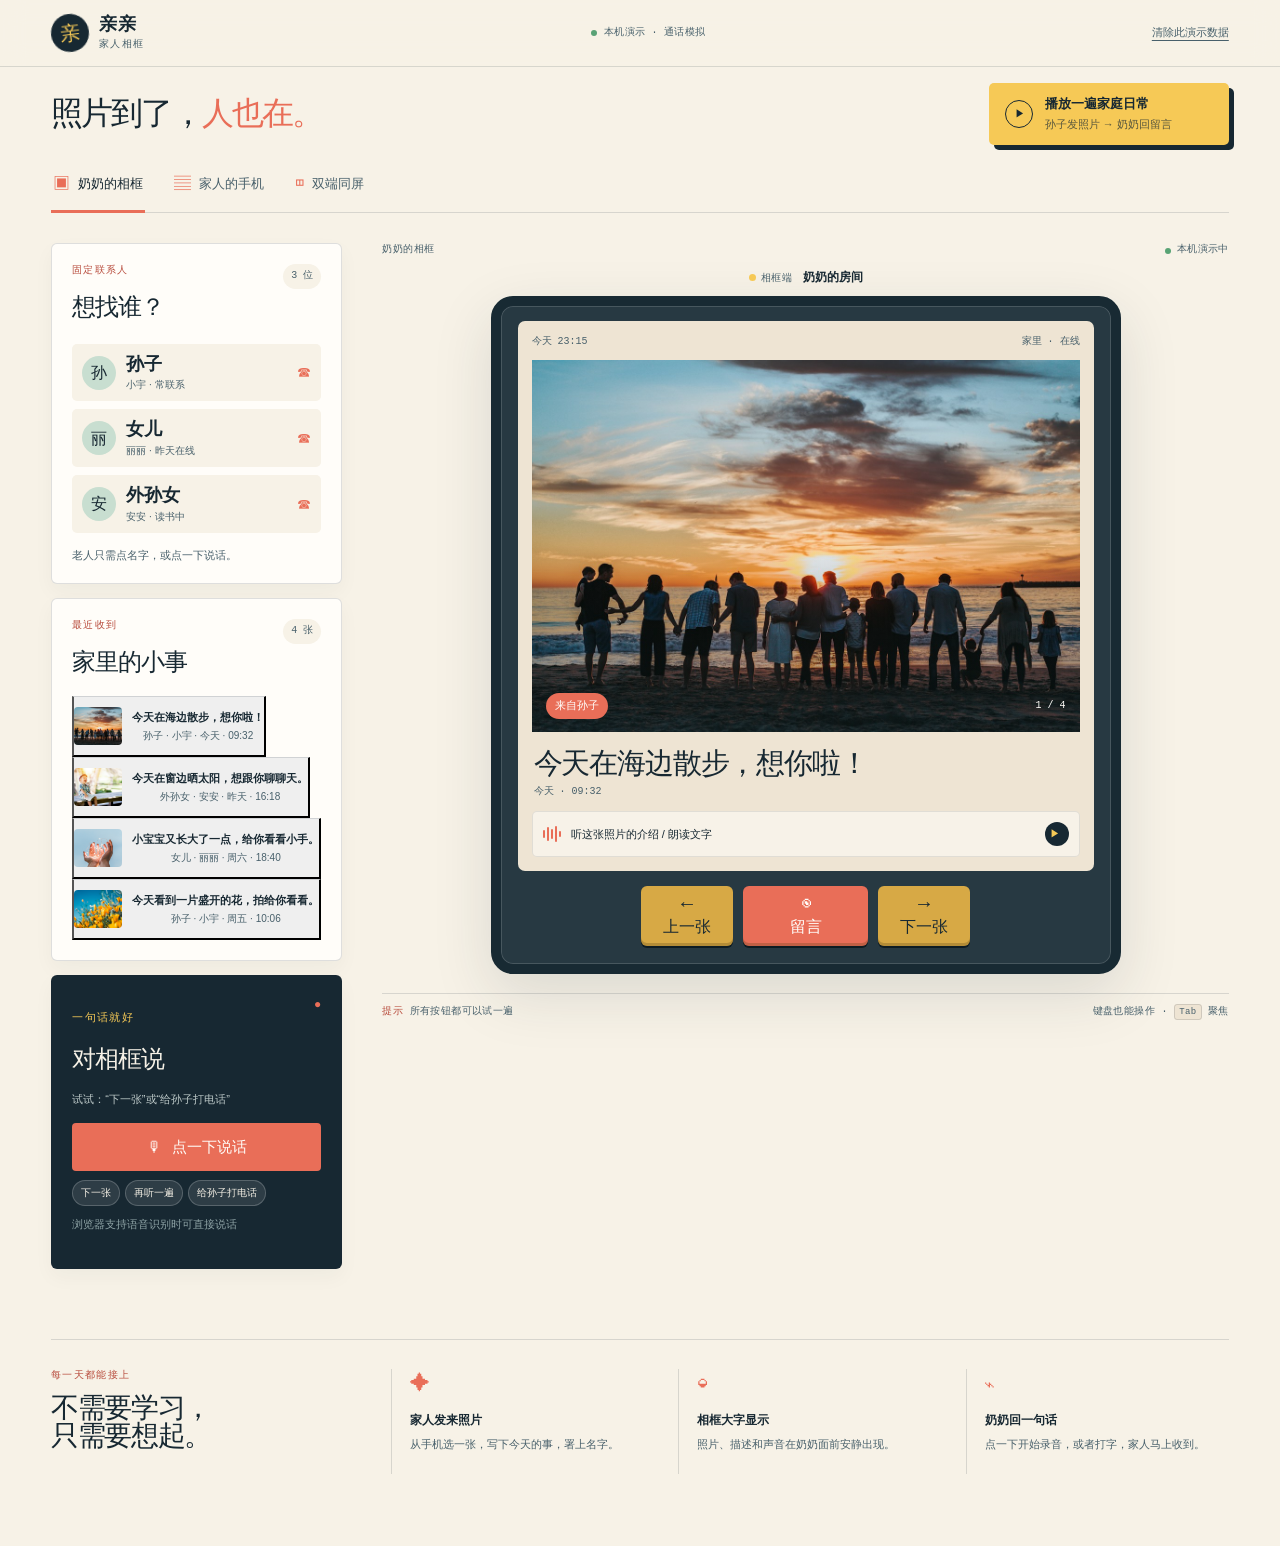
==== index.html @ 0b9b1cc1 "Create qinqin family frame demo" ====
<!doctype html>
<html lang="zh-CN">
<head>
  <meta charset="utf-8">
  <meta name="viewport" content="width=device-width, initial-scale=1, viewport-fit=cover">
  <meta name="theme-color" content="#15232d">
  <meta name="description" content="亲亲 · 家人相框：让日常照片和声音住进家里的相框。">
  <title>亲亲 · 家人相框</title>
  <link rel="icon" type="image/svg+xml" href="assets/favicon.svg">
  <link rel="stylesheet" href="styles.css">
</head>
<body>
  <header class="topbar">
    <a class="brand" href="#top" aria-label="亲亲家人相框首页">
      <span class="brand-mark" aria-hidden="true">亲</span>
      <span><strong>亲亲</strong><small>家人相框</small></span>
    </a>
    <div class="demo-note"><span class="status-dot"></span>本机演示 · 通话模拟</div>
    <button class="text-button" id="resetBtn" type="button">清除此演示数据</button>
  </header>

  <main id="top" class="shell">
    <section class="intro-row" aria-labelledby="pageTitle">
      <div>
        <p class="eyebrow">给想念一个固定的位置 <span>·</span> HOME / 01</p>
        <h1 id="pageTitle">照片到了，<em>人也在。</em></h1>
        <p class="intro-copy">家人随手发一张照片，奶奶在相框里看见、听见，还能用一句话回过去。</p>
      </div>
      <button class="replay-button" id="demoBtn" type="button"><span class="play-icon">▶</span><span><strong>播放一遍家庭日常</strong><small>孙子发照片 → 奶奶回留言</small></span></button>
    </section>

    <nav class="mode-tabs" aria-label="预览端切换">
      <button class="mode-tab is-active" type="button" data-mode="elder"><span class="tab-icon">▣</span>奶奶的相框</button>
      <button class="mode-tab" type="button" data-mode="family"><span class="tab-icon">▤</span>家人的手机</button>
      <button class="mode-tab" type="button" data-mode="split"><span class="tab-icon">◫</span>双端同屏</button>
    </nav>

    <div class="workspace" id="workspace">
      <aside class="control-column">
        <section class="side-card people-card">
          <div class="card-heading"><div><p class="eyebrow">固定联系人</p><h2>想找谁？</h2></div><span class="counter">3 位</span></div>
          <div class="people-list" id="peopleList"></div>
          <p class="tiny-help">老人只需点名字，或点一下说话。</p>
        </section>

        <section class="side-card activity-card">
          <div class="card-heading"><div><p class="eyebrow">最近收到</p><h2>家里的小事</h2></div><span class="counter" id="photoCount">4 张</span></div>
          <div class="activity-list" id="activityList"></div>
        </section>

        <section class="side-card voice-card">
          <div class="voice-card-top"><div><p class="eyebrow">一句话就好</p><h2>对相框说</h2></div><span class="mic-pip">●</span></div>
          <p>试试：“下一张”或“给孙子打电话”</p>
          <button class="voice-cta" id="voiceBtn" type="button"><span>🎙</span><span id="voiceBtnText">点一下说话</span></button>
          <div class="voice-examples" id="voiceExamples" hidden>
            <button type="button" data-command="下一张">下一张</button>
            <button type="button" data-command="再听一遍">再听一遍</button>
            <button type="button" data-command="给孙子打电话">给孙子打电话</button>
          </div>
          <p class="support-note" id="voiceSupport">浏览器支持语音识别时可直接说话</p>
        </section>
      </aside>

      <section class="stage-column" aria-live="polite">
        <div class="stage-meta"><span id="stageLabel">奶奶的相框</span><span class="live-pill"><i></i> 本机演示中</span></div>
        <div class="devices" id="devices">
          <article class="device-wrap elder-wrap" id="elderPreview">
            <div class="device-label"><span class="device-dot elder-dot"></span>相框端 <strong>奶奶的房间</strong></div>
            <div class="elder-device">
              <div class="device-screen">
                <div class="screen-bar"><span id="clockText">今天 09:41</span><span>家里 · 在线</span></div>
                <div class="photo-frame" id="photoFrame">
                  <img id="elderPhoto" src="assets/family-living.jpg" alt="家人坐在客厅里">
                  <div class="photo-overlay"><span class="photo-tag" id="photoTag">来自孙子</span><span class="photo-position" id="photoPosition">1 / 4</span></div>
                </div>
                <div class="photo-copy"><p class="photo-caption" id="photoCaption">今天在海边散步，想你啦！</p><p class="photo-time" id="photoTime">今天 · 09:32</p></div>
                <div class="listen-strip"><span class="sound-wave" aria-hidden="true"><i></i><i></i><i></i><i></i><i></i></span><span id="audioLabel">听这张照片的介绍 / 朗读文字</span><button class="mini-play" id="listenBtn" type="button" aria-label="朗读照片介绍">▶</button></div>
              </div>
              <div class="physical-keys" aria-label="相框实体按键">
                <button class="physical-key" id="prevBtn" type="button"><span>←</span><small>上一张</small></button>
                <button class="physical-key talk-key" id="speakBtn" type="button"><span>◉</span><small>留言</small></button>
                <button class="physical-key" id="nextBtn" type="button"><span>→</span><small>下一张</small></button>
              </div>
            </div>
          </article>

          <article class="device-wrap family-wrap" id="familyPreview" hidden>
            <div class="device-label"><span class="device-dot family-dot"></span>手机端 <strong>孙子的手机</strong></div>
            <div class="phone-device">
              <div class="phone-notch"></div>
              <div class="phone-screen">
                <div class="phone-head"><span class="back-arrow">‹</span><div><strong>亲亲</strong><small>发给奶奶的相框</small></div><span class="avatar-chip">孙</span></div>
                <div class="recipient-line"><span class="tiny-avatar">奶</span><span>正在发给 <strong>奶奶</strong></span><span class="check-mark">✓</span></div>
                <form class="upload-box" id="uploadForm">
                  <input id="photoInput" type="file" accept="image/*" aria-label="选择要发送的照片">
                  <label for="photoInput" class="upload-placeholder" id="uploadPlaceholder"><span class="upload-plus">＋</span><strong>放一张今天的照片</strong><small>支持 JPG / PNG，自动压缩到适合相框的大小</small></label>
                  <img class="upload-preview" id="uploadPreview" alt="待发送照片预览" hidden>
                </form>
                <label class="field-label" for="photoDescription">写一句话 <span>可选</span></label>
                <textarea id="photoDescription" rows="2" placeholder="例如：今天的花开得特别好看。"></textarea>
                <div class="sender-row"><span>署名</span><select id="senderSelect"><option value="grandson">孙子 · 小宇</option><option value="daughter">女儿 · 丽丽</option><option value="granddaughter">外孙女 · 安安</option></select></div>
                <button class="primary-button" id="sendPhotoBtn" type="submit" form="uploadForm">发送到奶奶的相框 <span>→</span></button>
                <p class="form-feedback" id="uploadFeedback" role="status"></p>
                <div class="phone-rule"></div>
                <div class="inbox-head"><strong>奶奶的回音</strong><span id="messageCount">2 条</span></div>
                <div class="inbox" id="inbox"></div>
              </div>
            </div>
          </article>
        </div>
        <div class="stage-foot"><span><b>提示</b> 所有按钮都可以试一遍</span><span>键盘也能操作 · <kbd>Tab</kbd> 聚焦</span></div>
      </section>
    </div>

    <section class="how-row" aria-label="工作方式">
      <div class="how-intro"><p class="eyebrow">每一天都能接上</p><h2>不需要学习，<br>只需要想起。</h2></div>
      <div class="how-step"><span class="step-icon">✦</span><strong>家人发来照片</strong><p>从手机选一张，写下今天的事，署上名字。</p></div>
      <div class="how-step"><span class="step-icon">◒</span><strong>相框大字显示</strong><p>照片、描述和声音在奶奶面前安静出现。</p></div>
      <div class="how-step"><span class="step-icon">⌁</span><strong>奶奶回一句话</strong><p>点一下开始录音，或者打字，家人马上收到。</p></div>
    </section>
  </main>

  <div class="toast" id="toast" role="status" aria-live="polite"></div>

  <dialog class="modal call-modal" id="callModal" aria-labelledby="callTitle">
    <div class="call-modal-head"><span class="call-spark">✦</span><span class="demo-call-label">演示通话</span><button class="modal-close" id="closeCallBtn" type="button" aria-label="关闭">×</button></div>
    <div class="call-person"><div class="call-avatar" id="callAvatar">孙</div><p id="callTitle">孙子 · 小宇</p><span id="callStatus">等待选择</span></div>
    <p class="call-explain">这是本机里的演示通话，不会拨出真实电话。</p>
    <div class="call-actions"><button class="call-action answer" id="answerCallBtn" type="button">接听</button><button class="call-action hangup" id="hangupCallBtn" type="button">挂断</button><button class="call-action leave" id="leaveMessageBtn" type="button">转留言</button></div>
  </dialog>

  <dialog class="modal message-modal" id="messageModal" aria-labelledby="messageTitle">
    <div class="modal-close-row"><span class="eyebrow">奶奶的回音</span><button class="modal-close" id="closeMessageBtn" type="button" aria-label="关闭">×</button></div>
    <h2 id="messageTitle">留一句话给家人</h2>
    <p class="modal-copy">可以打字，也可以点按钮开始录音。</p>
    <textarea id="messageInput" rows="3" placeholder="例如：看到了，花真好看。"></textarea>
    <div class="message-modal-actions"><button class="secondary-button" id="recordBtn" type="button"><span>●</span><span id="recordBtnText">开始录音</span></button><button class="primary-button" id="saveMessageBtn" type="button">送出去 <span>→</span></button></div>
    <p class="form-feedback" id="messageFeedback" role="status"></p>
    <audio id="recordingPlayer" controls hidden></audio>
  </dialog>

  <script src="app.js"></script>
</body>
</html>
---- styles.css ----
:root {
  --ink: #172832;
  --ink-soft: #48606b;
  --paper: #f7f2e7;
  --paper-deep: #eee4d3;
  --sun: #f6c956;
  --sun-soft: #ffedb0;
  --coral: #e96e58;
  --coral-dark: #b84c3d;
  --mint: #c8ded0;
  --white: #fffdf9;
  --line: rgba(23, 40, 50, .14);
  --shadow: 0 20px 60px rgba(29, 45, 52, .13);
  --display: Georgia, 'Songti SC', 'STSong', serif;
  --body: 'Avenir Next', 'PingFang SC', 'Microsoft YaHei', sans-serif;
  --mono: ui-monospace, SFMono-Regular, Menlo, monospace;
}

* { box-sizing: border-box; }
html { scroll-behavior: smooth; }
body { margin: 0; background: var(--paper); color: var(--ink); font-family: var(--body); font-size: 15px; line-height: 1.45; }
button, input, textarea, select { font: inherit; }
button { color: inherit; cursor: pointer; }
button:focus-visible, input:focus-visible, textarea:focus-visible, select:focus-visible { outline: 3px solid var(--coral); outline-offset: 3px; }
button:disabled { cursor: not-allowed; opacity: .55; }

.topbar { align-items: center; background: rgba(247,242,231,.92); border-bottom: 1px solid var(--line); display: flex; gap: 25px; justify-content: space-between; padding: 14px clamp(20px, 4vw, 64px); position: sticky; top: 0; z-index: 10; backdrop-filter: blur(12px); }
.brand { align-items: center; color: var(--ink); display: flex; gap: 10px; text-decoration: none; }
.brand-mark { align-items: center; background: var(--ink); border-radius: 50%; color: var(--sun); display: flex; font-family: var(--display); font-size: 20px; height: 38px; justify-content: center; transform: rotate(-7deg); width: 38px; }
.brand strong { display: block; font-family: var(--display); font-size: 18px; letter-spacing: .04em; line-height: 1; }
.brand small { color: var(--ink-soft); display: block; font-size: 10px; letter-spacing: .13em; margin-top: 4px; }
.demo-note { align-items: center; color: var(--ink-soft); display: flex; font-family: var(--mono); font-size: 10px; letter-spacing: .03em; white-space: nowrap; }
.status-dot { background: #59a275; border-radius: 50%; display: inline-block; height: 6px; margin-right: 7px; width: 6px; }
.text-button { background: transparent; border: 0; color: var(--ink-soft); font-size: 11px; padding: 8px 0; text-decoration: underline; text-underline-offset: 4px; }
.text-button:hover { color: var(--coral-dark); }

.shell { margin: 0 auto; max-width: 1400px; padding: 16px clamp(20px, 4vw, 64px) 72px; }
.intro-row { align-items: center; display: flex; gap: 40px; justify-content: space-between; margin-bottom: 14px; }
.intro-row .eyebrow, .intro-row .intro-copy { display: none; }
.intro-row h1 { font-size: 32px; margin: 0; }
.eyebrow { color: var(--coral-dark); font-family: var(--mono); font-size: 10px; letter-spacing: .13em; margin: 0 0 11px; text-transform: uppercase; }
.eyebrow span { color: var(--ink-soft); }
h1, h2, p { margin-top: 0; }
h1 { font-family: var(--display); font-size: clamp(38px, 4vw, 58px); font-weight: 400; letter-spacing: -.06em; line-height: .98; margin-bottom: 10px; }
h1 em { color: var(--coral); font-style: normal; }
.intro-copy { color: var(--ink-soft); font-size: 13px; margin-bottom: 0; max-width: 520px; }
.replay-button { align-items: center; background: var(--sun); border: 0; border-radius: 5px; box-shadow: 5px 5px 0 var(--ink); display: flex; gap: 12px; min-width: 240px; padding: 12px 16px; text-align: left; transition: transform .18s ease, box-shadow .18s ease; }
.replay-button:hover { box-shadow: 3px 3px 0 var(--ink); transform: translate(3px,3px); }
.play-icon { align-items: center; border: 1px solid var(--ink); border-radius: 50%; display: flex; font-size: 10px; height: 28px; justify-content: center; padding-left: 2px; width: 28px; }
.replay-button strong, .replay-button small { display: block; }
.replay-button strong { font-size: 13px; }
.replay-button small { font-size: 11px; margin-top: 3px; opacity: .7; }

.mode-tabs { border-bottom: 1px solid var(--line); display: flex; gap: 27px; margin-bottom: 30px; }
.mode-tab { background: transparent; border: 0; border-bottom: 3px solid transparent; color: var(--ink-soft); font-size: 13px; margin-bottom: -1px; padding: 13px 2px 14px; transition: color .2s, border-color .2s; }
.mode-tab:hover, .mode-tab.is-active { border-color: var(--coral); color: var(--ink); }
.tab-icon { color: var(--coral); font-size: 17px; margin-right: 8px; vertical-align: -1px; }

.workspace { align-items: start; display: grid; gap: clamp(24px, 4vw, 60px); grid-template-columns: minmax(220px, 280px) 1fr; }
.control-column { display: grid; gap: 14px; }
.side-card { background: var(--white); border: 1px solid var(--line); border-radius: 6px; box-shadow: 0 8px 20px rgba(29,45,52,.04); padding: 20px; }
.card-heading, .voice-card-top { align-items: start; display: flex; justify-content: space-between; }
.card-heading h2, .voice-card h2 { font-family: var(--display); font-size: 24px; font-weight: 400; letter-spacing: -.04em; margin: 0; }
.counter { background: var(--paper); border-radius: 20px; color: var(--ink-soft); font-family: var(--mono); font-size: 10px; padding: 5px 8px; }
.people-list { display: grid; gap: 8px; margin: 19px 0 14px; }
.person-row { align-items: center; background: var(--paper); border: 1px solid transparent; border-radius: 5px; display: flex; gap: 10px; min-height: 48px; padding: 9px; text-align: left; transition: border-color .2s, background .2s; width: 100%; }
.person-row:hover { background: var(--sun-soft); border-color: var(--sun); }
.person-avatar, .tiny-avatar, .avatar-chip { align-items: center; background: var(--mint); border-radius: 50%; color: var(--ink); display: inline-flex; flex: 0 0 auto; font-family: var(--display); justify-content: center; }
.person-avatar { font-size: 16px; height: 34px; width: 34px; }
.person-copy { line-height: 1.2; }
.person-copy strong, .person-copy small { display: block; }
.person-copy strong { font-size: 18px; }
.person-copy small { color: var(--ink-soft); font-size: 10px; margin-top: 4px; }
.call-symbol { color: var(--coral); font-size: 14px; margin-left: auto; }
.tiny-help, .support-note { color: var(--ink-soft); font-size: 11px; line-height: 1.5; margin: 0; }
.activity-list { margin-top: 17px; }
.activity-item { align-items: center; border-top: 1px solid var(--line); display: flex; gap: 10px; padding: 10px 0; }
.activity-thumb { background-position: center; background-size: cover; border-radius: 4px; flex: 0 0 auto; height: 38px; width: 48px; }
.activity-copy { min-width: 0; }
.activity-copy strong, .activity-copy small { display: block; overflow: hidden; text-overflow: ellipsis; white-space: nowrap; }
.activity-copy strong { font-size: 11px; }
.activity-copy small { color: var(--ink-soft); font-size: 10px; margin-top: 3px; }
.voice-card { background: var(--ink); color: var(--paper); }
.voice-card .eyebrow { color: var(--sun); }
.voice-card p { color: #bdc9c8; font-size: 11px; margin: 15px 0; }
.mic-pip { color: var(--coral); font-size: 12px; }
.voice-cta { align-items: center; background: var(--coral); border: 0; border-radius: 4px; color: var(--white); display: flex; font-size: 15px; gap: 10px; justify-content: center; min-height: 48px; padding: 11px 14px; width: 100%; }
.voice-cta:hover { background: #f18068; }
.voice-cta.is-listening { background: var(--sun); color: var(--ink); }
.voice-cta.is-listening:hover { background: #ffdb72; }
.voice-cta span:first-child { font-size: 15px; }
.voice-examples { display: flex; flex-wrap: wrap; gap: 5px; margin-top: 9px; }
.voice-examples button { background: rgba(255,255,255,.1); border: 1px solid rgba(255,255,255,.2); border-radius: 20px; color: var(--paper); font-size: 10px; padding: 5px 8px; }
.voice-examples button:hover { background: rgba(255,255,255,.2); }
.voice-card .support-note { color: #8da2a4; margin-top: 10px; }

.stage-column { min-width: 0; }
.stage-meta, .stage-foot { align-items: center; color: var(--ink-soft); display: flex; font-family: var(--mono); font-size: 10px; justify-content: space-between; letter-spacing: .04em; }
.stage-meta { margin-bottom: 11px; }
.live-pill { align-items: center; display: flex; gap: 6px; }
.live-pill i { background: #58a374; border-radius: 50%; display: inline-block; height: 6px; width: 6px; }
.devices { align-items: center; display: flex; gap: clamp(18px, 3vw, 54px); justify-content: center; min-height: 665px; }
.device-wrap { min-width: 0; }
.device-label { color: var(--ink-soft); font-family: var(--mono); font-size: 10px; letter-spacing: .05em; margin-bottom: 10px; text-align: center; }
.device-label strong { color: var(--ink); font-family: var(--body); font-size: 12px; font-weight: 600; letter-spacing: 0; margin-left: 4px; }
.device-dot { border-radius: 50%; display: inline-block; height: 7px; margin-right: 5px; width: 7px; }
.elder-dot { background: var(--sun); }.family-dot { background: var(--coral); }
.elder-device { background: #273942; border: 10px solid #182a33; border-radius: 22px; box-shadow: var(--shadow), inset 0 0 0 1px rgba(255,255,255,.15); max-width: 630px; padding: 15px 17px 18px; }
.device-screen { background: var(--paper-deep); border-radius: 7px; overflow: hidden; padding: 14px; }
.screen-bar { color: var(--ink-soft); display: flex; font-family: var(--mono); font-size: 10px; justify-content: space-between; margin-bottom: 10px; }
.photo-frame { background: #d8c6a9; height: clamp(250px, 30vw, 372px); overflow: hidden; position: relative; }
.photo-frame::after { background: linear-gradient(180deg, transparent 50%, rgba(16,30,34,.42)); content: ''; inset: 0; pointer-events: none; position: absolute; }
.photo-frame img { height: 100%; object-fit: cover; transition: opacity .24s ease; width: 100%; }
.photo-overlay { bottom: 13px; color: var(--white); display: flex; font-family: var(--mono); font-size: 10px; justify-content: space-between; left: 14px; position: absolute; right: 14px; z-index: 1; }
.photo-tag { background: var(--coral); border-radius: 20px; font-family: var(--body); font-size: 11px; padding: 5px 9px; }
.photo-position { align-self: center; }
.photo-copy { padding: 15px 2px 12px; }
.photo-caption { font-family: var(--display); font-size: clamp(20px, 2.3vw, 29px); letter-spacing: -.04em; line-height: 1.14; margin-bottom: 5px; }
.photo-time { color: var(--ink-soft); font-family: var(--mono); font-size: 10px; margin: 0; }
.listen-strip { align-items: center; background: rgba(255,253,249,.55); border: 1px solid rgba(23,40,50,.1); border-radius: 5px; display: flex; gap: 10px; padding: 10px; }
.listen-strip > span:not(.sound-wave) { font-size: 11px; overflow: hidden; text-overflow: ellipsis; white-space: nowrap; }
.sound-wave { align-items: center; display: flex; gap: 2px; height: 17px; }
.sound-wave i { background: var(--coral); border-radius: 2px; display: block; height: 8px; width: 2px; }
.sound-wave i:nth-child(2) { height: 14px; }.sound-wave i:nth-child(3) { height: 10px; }.sound-wave i:nth-child(4) { height: 16px; }.sound-wave i:nth-child(5) { height: 6px; }
.sound-wave.is-playing i { animation: wave .7s ease-in-out infinite alternate; }.sound-wave.is-playing i:nth-child(2) { animation-delay: .1s; }.sound-wave.is-playing i:nth-child(3) { animation-delay: .2s; }.sound-wave.is-playing i:nth-child(4) { animation-delay: .3s; }
@keyframes wave { to { height: 17px; } }
.mini-play { align-items: center; background: var(--ink); border: 0; border-radius: 50%; color: var(--sun); display: flex; font-size: 10px; height: 24px; justify-content: center; margin-left: auto; padding-left: 2px; width: 24px; }
.physical-keys { display: flex; gap: 10px; justify-content: center; padding-top: 15px; }
.physical-key { align-items: center; background: #d7a945; border: 0; border-radius: 6px; box-shadow: inset 0 -3px 0 rgba(73,52,14,.25), 0 2px 0 #0d1b22; color: #172832; display: flex; flex-direction: column; gap: 2px; justify-content: center; min-height: 57px; min-width: 92px; padding: 7px 10px; transition: transform .1s, box-shadow .1s; }
.physical-key:hover { background: #f3c65a; }.physical-key:active { box-shadow: inset 0 -1px 0 rgba(73,52,14,.25), 0 0 0 #0d1b22; transform: translateY(2px); }
.physical-key span { font-size: 20px; line-height: 1; }.physical-key small { font-size: 16px; white-space: nowrap; }.talk-key { background: var(--coral); color: var(--white); min-width: 125px; }
.stage-foot { border-top: 1px solid var(--line); margin-top: 19px; padding-top: 11px; }.stage-foot b { color: var(--coral-dark); font-weight: 500; }
kbd { background: var(--paper-deep); border: 1px solid var(--line); border-radius: 3px; font-family: var(--mono); font-size: 9px; padding: 2px 4px; }

.phone-device { background: #263840; border: 8px solid #152832; border-radius: 35px; box-shadow: 22px 25px 50px rgba(30,45,52,.2); max-width: 340px; min-height: 630px; padding: 8px; position: relative; }
.phone-notch { background: #152832; border-radius: 0 0 12px 12px; height: 19px; left: 50%; position: absolute; top: 0; transform: translateX(-50%); width: 110px; z-index: 1; }
.phone-screen { background: var(--white); border-radius: 23px; height: 100%; min-height: 614px; overflow: auto; padding: 28px 17px 20px; }
.phone-head { align-items: center; display: flex; gap: 10px; }.back-arrow { color: var(--coral); font-size: 24px; line-height: 1; }.phone-head strong, .phone-head small { display: block; }.phone-head strong { font-family: var(--display); font-size: 18px; }.phone-head small { color: var(--ink-soft); font-size: 10px; margin-top: 2px; }.avatar-chip { background: var(--sun); font-size: 14px; height: 28px; margin-left: auto; width: 28px; }
.recipient-line { align-items: center; background: var(--paper); border-radius: 20px; color: var(--ink-soft); display: flex; font-size: 11px; gap: 7px; margin: 19px 0 12px; padding: 7px 9px; }.recipient-line strong { color: var(--ink); }.tiny-avatar { background: var(--mint); font-size: 11px; height: 22px; width: 22px; }.check-mark { color: #5e9c75; margin-left: auto; }
.upload-box { background: var(--paper); border: 1.5px dashed rgba(23,40,50,.25); border-radius: 5px; min-height: 125px; overflow: hidden; position: relative; }.upload-box input { height: 0; opacity: 0; position: absolute; width: 0; }.upload-placeholder { align-items: center; cursor: pointer; display: flex; flex-direction: column; height: 125px; justify-content: center; text-align: center; }.upload-plus { align-items: center; background: var(--sun); border-radius: 50%; display: flex; font-size: 24px; height: 32px; justify-content: center; margin-bottom: 7px; width: 32px; }.upload-placeholder strong { font-size: 11px; }.upload-placeholder small { color: var(--ink-soft); font-size: 9px; margin-top: 4px; }.upload-preview { height: 175px; object-fit: cover; width: 100%; }
.field-label { display: block; font-size: 11px; font-weight: 600; margin: 16px 0 6px; }.field-label span { color: var(--ink-soft); font-size: 9px; font-weight: 400; margin-left: 4px; }.phone-screen textarea, .message-modal textarea { background: var(--paper); border: 1px solid var(--line); border-radius: 5px; color: var(--ink); font-size: 11px; line-height: 1.5; padding: 9px; resize: vertical; width: 100%; }.phone-screen textarea::placeholder, .message-modal textarea::placeholder { color: #8b9796; }.sender-row { align-items: center; display: flex; font-size: 10px; justify-content: space-between; margin: 12px 0; }.sender-row select { background: transparent; border: 0; color: var(--coral-dark); font-size: 11px; font-weight: 600; text-align: right; }.primary-button, .secondary-button { border: 0; border-radius: 4px; font-size: 11px; min-height: 37px; padding: 9px 13px; }.primary-button { background: var(--coral); color: var(--white); width: 100%; }.primary-button:hover { background: var(--coral-dark); }.primary-button span { float: right; font-size: 17px; line-height: 11px; }.form-feedback { color: var(--coral-dark); font-size: 10px; min-height: 15px; margin: 8px 0 0; }.form-feedback.is-good { color: #4d916d; }.phone-rule { border-top: 1px solid var(--line); margin: 14px 0; }.inbox-head { display: flex; font-size: 11px; justify-content: space-between; }.inbox-head span { color: var(--ink-soft); font-family: var(--mono); font-size: 9px; }.inbox { display: grid; gap: 7px; margin-top: 9px; }.inbox-item { background: var(--paper); border-radius: 4px; padding: 8px; }.inbox-item p { font-family: var(--display); font-size: 13px; margin: 0; }.inbox-item small { color: var(--ink-soft); display: block; font-size: 9px; margin-top: 4px; }

.how-row { border-top: 1px solid var(--line); display: grid; gap: 24px; grid-template-columns: 1.2fr repeat(3, 1fr); margin-top: 70px; padding-top: 29px; }.how-intro h2 { font-family: var(--display); font-size: 28px; font-weight: 400; letter-spacing: -.05em; line-height: 1; }.how-step { border-left: 1px solid var(--line); padding-left: 18px; }.step-icon { color: var(--coral); display: block; font-size: 20px; margin-bottom: 14px; }.how-step strong { display: block; font-size: 12px; }.how-step p { color: var(--ink-soft); font-size: 11px; line-height: 1.55; margin: 7px 0 0; }
.toast { background: var(--ink); border-left: 4px solid var(--sun); border-radius: 4px; bottom: 22px; box-shadow: 0 8px 25px rgba(0,0,0,.2); color: var(--white); font-size: 12px; left: 50%; max-width: min(90vw, 430px); opacity: 0; padding: 12px 16px; pointer-events: none; position: fixed; transform: translate(-50%, 15px); transition: opacity .2s, transform .2s; z-index: 20; }.toast.is-visible { opacity: 1; transform: translate(-50%, 0); }
.modal { background: var(--white); border: 1px solid var(--line); border-radius: 10px; box-shadow: 0 25px 80px rgba(16,30,34,.28); color: var(--ink); max-width: min(92vw, 410px); padding: 24px; width: 100%; }.modal::backdrop { background: rgba(12,24,28,.53); backdrop-filter: blur(3px); }.call-modal { text-align: center; }.call-modal-head, .modal-close-row { align-items: center; display: flex; justify-content: space-between; }.demo-call-label { color: var(--coral-dark); font-family: var(--mono); font-size: 10px; letter-spacing: .1em; text-transform: uppercase; }.call-spark { color: var(--sun); }.modal-close { background: transparent; border: 0; color: var(--ink-soft); font-size: 24px; line-height: 1; padding: 0 2px; }.call-person { margin: 23px 0 14px; }.call-avatar { align-items: center; background: var(--sun); border-radius: 50%; display: flex; font-family: var(--display); font-size: 34px; height: 75px; justify-content: center; margin: 0 auto 12px; width: 75px; }.call-person p { font-family: var(--display); font-size: 23px; margin-bottom: 4px; }.call-person span { color: var(--ink-soft); font-family: var(--mono); font-size: 10px; }.call-explain, .modal-copy { color: var(--ink-soft); font-size: 11px; }.call-actions { display: grid; gap: 7px; grid-template-columns: repeat(3, 1fr); margin-top: 21px; }.call-action { border: 0; border-radius: 4px; font-size: 11px; padding: 11px 5px; }.answer { background: #b7dec8; }.hangup { background: #f0beb3; }.leave { background: var(--paper-deep); }.message-modal h2 { font-family: var(--display); font-size: 28px; font-weight: 400; letter-spacing: -.05em; margin: 8px 0; }.message-modal textarea { font-size: 13px; margin: 13px 0 4px; }.message-modal-actions { display: grid; gap: 8px; grid-template-columns: 1fr 1fr; margin-top: 10px; }.secondary-button { background: var(--paper-deep); }.secondary-button span:first-child { color: var(--coral); margin-right: 5px; }.message-modal .primary-button { width: auto; }.message-modal audio { margin-top: 12px; width: 100%; }

@media (min-width: 1060px) { .devices:has(.family-wrap:not([hidden])) { justify-content: start; }.devices:has(.family-wrap:not([hidden])) .elder-wrap { max-width: 55%; }.devices:has(.family-wrap:not([hidden])) .elder-device { transform: scale(.78); transform-origin: top left; margin-right: -130px; margin-bottom: -145px; } }
@media (max-width: 960px) { .workspace { grid-template-columns: 220px 1fr; gap: 25px; }.side-card { padding: 15px; }.devices { min-height: 600px; }.physical-key { min-width: 74px; }.physical-key small { font-size: 9px; }.how-row { grid-template-columns: 1fr 1fr; }.how-intro { grid-column: span 2; } }
@media (max-width: 700px) { .topbar { gap: 10px; padding: 14px 17px; }.demo-note { display: none; }.text-button { font-size: 10px; }.shell { padding: 28px 16px 50px; }.intro-row { align-items: start; display: block; margin-bottom: 30px; }.intro-copy { font-size: 14px; max-width: 330px; }.replay-button { margin-top: 22px; min-width: 0; width: 100%; }.mode-tabs { gap: 16px; margin-left: -1px; overflow-x: auto; white-space: nowrap; }.mode-tab { font-size: 12px; }.workspace { display: flex; flex-direction: column-reverse; gap: 24px; }.stage-column { width: 100%; }.control-column { display: grid; grid-template-columns: 1fr 1fr; width: 100%; }.voice-card { grid-column: span 2; }.side-card { padding: 14px; }.people-card h2, .activity-card h2, .voice-card h2 { font-size: 20px; }.devices { min-height: 0; }.elder-device { border-width: 7px; border-radius: 17px; padding: 10px 10px 13px; width: 100%; }.device-screen { padding: 10px; }.photo-frame { height: 63vw; max-height: 330px; }.physical-keys { gap: 6px; }.physical-key { min-height: 52px; min-width: 0; padding: 5px 8px; flex: 1; }.talk-key { min-width: 0; }.physical-key span { font-size: 17px; }.physical-key small { font-size: 8px; }.photo-caption { font-size: 23px; }.stage-foot { font-size: 9px; }.stage-foot span:last-child { display: none; }.phone-device { max-width: 360px; margin: 0 auto; width: 100%; }.how-row { gap: 20px; grid-template-columns: 1fr 1fr; margin-top: 45px; }.how-intro { grid-column: span 2; }.how-step { padding-left: 12px; }.how-step p { font-size: 10px; } }
@media (max-width: 390px) { .control-column { grid-template-columns: 1fr; }.voice-card { grid-column: auto; }.people-list { grid-template-columns: 1fr 1fr; }.person-row { padding: 7px; }.person-copy strong { font-size: 11px; } }
@media (prefers-reduced-motion: reduce) { *, *::before, *::after { animation-duration: .01ms !important; animation-iteration-count: 1 !important; scroll-behavior: auto !important; transition-duration: .01ms !important; } }

/* Keep the primary controls comfortable for elderly hands at every breakpoint. */
.primary-button, .secondary-button, .call-action { min-height: 48px; }
@media (max-width: 960px) { .physical-key small { font-size: 16px; } }
@media (max-width: 700px) { .demo-note { display: flex; font-size: 9px; } .physical-key small { font-size: 16px; } }
@media (max-width: 390px) { .person-copy strong { font-size: 18px; } }
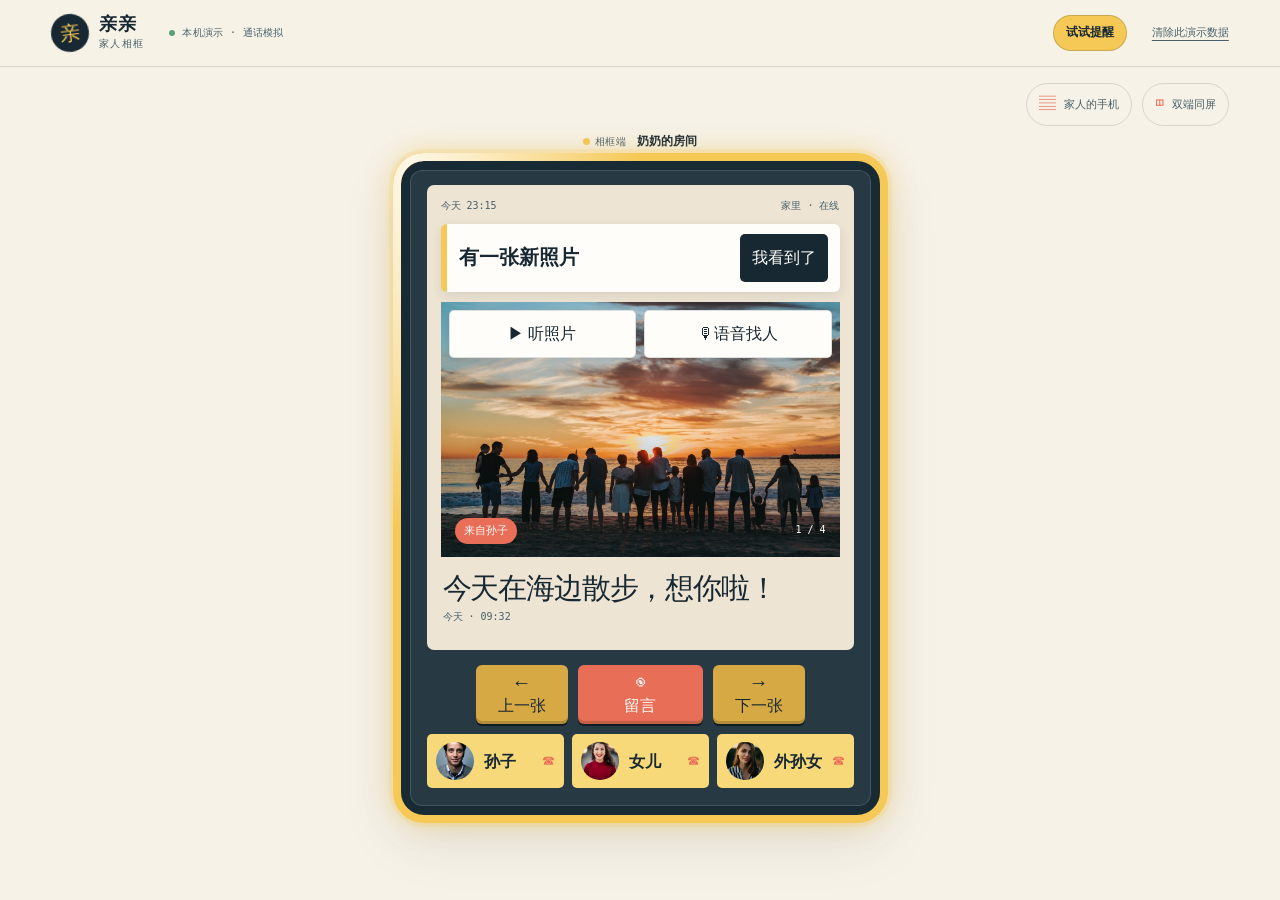
==== commit bba66d11: "Refine family frame demo interactions" ====
--- a/index.html
+++ b/index.html
@@ -7,7 +7,7 @@
   <meta name="description" content="亲亲 · 家人相框：让日常照片和声音住进家里的相框。">
   <title>亲亲 · 家人相框</title>
   <link rel="icon" type="image/svg+xml" href="assets/favicon.svg">
-  <link rel="stylesheet" href="styles.css">
+  <link rel="stylesheet" href="styles.css?v=2">
 </head>
 <body>
   <header class="topbar">
@@ -16,21 +16,14 @@
       <span><strong>亲亲</strong><small>家人相框</small></span>
     </a>
     <div class="demo-note"><span class="status-dot"></span>本机演示 · 通话模拟</div>
+    <details class="demo-tools top-demo"><summary>试试提醒</summary><div class="demo-controls" aria-label="演示提醒"><button type="button" data-demo="photo">新照片</button><button type="button" data-demo="message">新留言</button><button type="button" data-demo="call">来电</button></div></details>
     <button class="text-button" id="resetBtn" type="button">清除此演示数据</button>
   </header>
 
   <main id="top" class="shell">
-    <section class="intro-row" aria-labelledby="pageTitle">
-      <div>
-        <p class="eyebrow">给想念一个固定的位置 <span>·</span> HOME / 01</p>
-        <h1 id="pageTitle">照片到了，<em>人也在。</em></h1>
-        <p class="intro-copy">家人随手发一张照片，奶奶在相框里看见、听见，还能用一句话回过去。</p>
-      </div>
-      <button class="replay-button" id="demoBtn" type="button"><span class="play-icon">▶</span><span><strong>播放一遍家庭日常</strong><small>孙子发照片 → 奶奶回留言</small></span></button>
-    </section>
+    <section class="intro-row" aria-labelledby="pageTitle"><h1 id="pageTitle">亲亲相框</h1></section>
 
     <nav class="mode-tabs" aria-label="预览端切换">
-      <button class="mode-tab is-active" type="button" data-mode="elder"><span class="tab-icon">▣</span>奶奶的相框</button>
       <button class="mode-tab" type="button" data-mode="family"><span class="tab-icon">▤</span>家人的手机</button>
       <button class="mode-tab" type="button" data-mode="split"><span class="tab-icon">◫</span>双端同屏</button>
     </nav>
@@ -51,13 +44,7 @@
         <section class="side-card voice-card">
           <div class="voice-card-top"><div><p class="eyebrow">一句话就好</p><h2>对相框说</h2></div><span class="mic-pip">●</span></div>
           <p>试试：“下一张”或“给孙子打电话”</p>
-          <button class="voice-cta" id="voiceBtn" type="button"><span>🎙</span><span id="voiceBtnText">点一下说话</span></button>
-          <div class="voice-examples" id="voiceExamples" hidden>
-            <button type="button" data-command="下一张">下一张</button>
-            <button type="button" data-command="再听一遍">再听一遍</button>
-            <button type="button" data-command="给孙子打电话">给孙子打电话</button>
-          </div>
-          <p class="support-note" id="voiceSupport">浏览器支持语音识别时可直接说话</p>
+          <p>语音找人已放在相框主面板。</p>
         </section>
       </aside>
 
@@ -66,21 +53,26 @@
         <div class="devices" id="devices">
           <article class="device-wrap elder-wrap" id="elderPreview">
             <div class="device-label"><span class="device-dot elder-dot"></span>相框端 <strong>奶奶的房间</strong></div>
-            <div class="elder-device">
+            <div class="elder-device" id="elderDevice">
+              <div class="reminder-ring" id="reminderRing" aria-hidden="true"></div>
               <div class="device-screen">
                 <div class="screen-bar"><span id="clockText">今天 09:41</span><span>家里 · 在线</span></div>
+                <div class="reminder-banner" id="reminderBanner" role="status" aria-live="polite" hidden><strong id="reminderText"></strong><button id="reminderAction" type="button"></button></div>
                 <div class="photo-frame" id="photoFrame">
                   <img id="elderPhoto" src="assets/family-living.jpg" alt="家人坐在客厅里">
+                  <div class="elder-tools"><button class="elder-tool" id="listenBtn" type="button">▶ 听照片</button><button class="elder-tool" id="voiceBtn" type="button"><span>🎙</span><span id="voiceBtnText">语音找人</span></button></div>
                   <div class="photo-overlay"><span class="photo-tag" id="photoTag">来自孙子</span><span class="photo-position" id="photoPosition">1 / 4</span></div>
                 </div>
                 <div class="photo-copy"><p class="photo-caption" id="photoCaption">今天在海边散步，想你啦！</p><p class="photo-time" id="photoTime">今天 · 09:32</p></div>
-                <div class="listen-strip"><span class="sound-wave" aria-hidden="true"><i></i><i></i><i></i><i></i><i></i></span><span id="audioLabel">听这张照片的介绍 / 朗读文字</span><button class="mini-play" id="listenBtn" type="button" aria-label="朗读照片介绍">▶</button></div>
+                <div class="voice-examples elder-voice-examples" id="voiceExamples" hidden><button type="button" data-command="下一张">下一张</button><button type="button" data-command="再听一遍">再听一遍</button><button type="button" data-command="给孙子打电话">给孙子打电话</button><button class="close-examples" type="button" aria-label="关闭示例">×</button></div>
+                <p class="support-note elder-voice-support" id="voiceSupport">不支持语音时可点上面的示例</p>
               </div>
               <div class="physical-keys" aria-label="相框实体按键">
                 <button class="physical-key" id="prevBtn" type="button"><span>←</span><small>上一张</small></button>
                 <button class="physical-key talk-key" id="speakBtn" type="button"><span>◉</span><small>留言</small></button>
                 <button class="physical-key" id="nextBtn" type="button"><span>→</span><small>下一张</small></button>
               </div>
+              <div class="elder-contacts" id="elderPeopleList" aria-label="固定联系人"></div>
             </div>
           </article>
 
@@ -104,6 +96,11 @@
                 <div class="phone-rule"></div>
                 <div class="inbox-head"><strong>奶奶的回音</strong><span id="messageCount">2 条</span></div>
                 <div class="inbox" id="inbox"></div>
+                <form class="family-message-form" id="familyMessageForm">
+                  <label for="familyMessageInput">给奶奶留一句话</label>
+                  <textarea id="familyMessageInput" rows="2" placeholder="例如：今天的花好看吗？"></textarea>
+                  <button type="submit">发给奶奶</button>
+                </form>
               </div>
             </div>
           </article>
@@ -139,6 +136,6 @@
     <audio id="recordingPlayer" controls hidden></audio>
   </dialog>
 
-  <script src="app.js"></script>
+  <script src="app.js?v=2"></script>
 </body>
 </html>
--- a/styles.css
+++ b/styles.css
@@ -38,6 +38,14 @@
 .intro-row { align-items: center; display: flex; gap: 40px; justify-content: space-between; margin-bottom: 14px; }
 .intro-row .eyebrow, .intro-row .intro-copy { display: none; }
 .intro-row h1 { font-size: 32px; margin: 0; }
+.intro-row { margin-bottom: 10px; }
+.intro-row .intro-copy { display: block; font-size: 12px; margin: 4px 0 0; }
+.demo-tools { color: var(--ink); font-size: 12px; position: relative; }
+.demo-tools summary { background: var(--sun); border: 1px solid rgba(23,40,50,.2); border-radius: 999px; cursor: pointer; font-weight: 700; list-style: none; min-height: 48px; padding: 13px 18px; text-align: center; }
+.demo-tools summary::-webkit-details-marker { display: none; }
+.demo-controls { background: var(--white); border: 1px solid var(--line); border-radius: 10px; box-shadow: var(--shadow); display: grid; gap: 6px; padding: 8px; position: absolute; right: 0; top: 55px; width: 150px; z-index: 5; }
+.demo-controls button { background: transparent; border: 0; border-radius: 6px; min-height: 48px; padding: 10px; text-align: left; }
+.demo-controls button:hover, .demo-controls button:focus-visible { background: var(--sun-soft); }
 .eyebrow { color: var(--coral-dark); font-family: var(--mono); font-size: 10px; letter-spacing: .13em; margin: 0 0 11px; text-transform: uppercase; }
 .eyebrow span { color: var(--ink-soft); }
 h1, h2, p { margin-top: 0; }
@@ -67,6 +75,10 @@
 .person-row:hover { background: var(--sun-soft); border-color: var(--sun); }
 .person-avatar, .tiny-avatar, .avatar-chip { align-items: center; background: var(--mint); border-radius: 50%; color: var(--ink); display: inline-flex; flex: 0 0 auto; font-family: var(--display); justify-content: center; }
 .person-avatar { font-size: 16px; height: 34px; width: 34px; }
+.person-avatar { background-position: center; background-size: cover; color: transparent; font-size: 0; }
+.person-avatar.sun { background-image: url('assets/avatar-grandson.jpg'); }
+.person-avatar.coral { background-image: url('assets/avatar-daughter.jpg'); }
+.person-avatar.mint { background-image: url('assets/avatar-granddaughter.jpg'); }
 .person-copy { line-height: 1.2; }
 .person-copy strong, .person-copy small { display: block; }
 .person-copy strong { font-size: 18px; }
@@ -105,7 +117,31 @@
 .device-label strong { color: var(--ink); font-family: var(--body); font-size: 12px; font-weight: 600; letter-spacing: 0; margin-left: 4px; }
 .device-dot { border-radius: 50%; display: inline-block; height: 7px; margin-right: 5px; width: 7px; }
 .elder-dot { background: var(--sun); }.family-dot { background: var(--coral); }
-.elder-device { background: #273942; border: 10px solid #182a33; border-radius: 22px; box-shadow: var(--shadow), inset 0 0 0 1px rgba(255,255,255,.15); max-width: 630px; padding: 15px 17px 18px; }
+.elder-device { background: #273942; border: 10px solid #182a33; border-radius: 22px; box-shadow: var(--shadow), inset 0 0 0 1px rgba(255,255,255,.15); max-width: 630px; padding: 15px 17px 18px; position: relative; }
+.reminder-ring { border: 8px solid transparent; border-radius: 31px; inset: -17px; pointer-events: none; position: absolute; z-index: 0; }
+.reminder-ring.is-photo { animation: reminderFlow 7s linear infinite; border-color: var(--sun); box-shadow: 0 0 0 4px rgba(246,201,86,.18), 0 0 24px rgba(246,201,86,.5); }
+.reminder-ring.is-message { animation: reminderFlow 7s linear infinite; border-color: #4c9ed8; box-shadow: 0 0 0 4px rgba(76,158,216,.16), 0 0 24px rgba(76,158,216,.45); }
+.reminder-ring.is-call { animation: reminderFlow 5s linear infinite; border-color: #55a66f; box-shadow: 0 0 0 4px rgba(85,166,111,.17), 0 0 24px rgba(85,166,111,.45); }
+@keyframes reminderFlow { 0%, 100% { opacity: .7; } 50% { opacity: 1; } }
+@property --ring-angle { syntax: '<angle>'; initial-value: 0deg; inherits: false; }
+.reminder-ring:is(.is-photo, .is-message, .is-call)::after {
+  content: ''; position: absolute; inset: -8px; border-radius: inherit; padding: 8px;
+  background: conic-gradient(from var(--ring-angle), transparent 0deg 260deg, rgba(255,255,255,.85) 325deg, transparent 360deg);
+  -webkit-mask: linear-gradient(#000 0 0) content-box, linear-gradient(#000 0 0);
+  mask: linear-gradient(#000 0 0) content-box, linear-gradient(#000 0 0);
+  -webkit-mask-composite: xor; mask-composite: exclude;
+  animation: ringChase 8s linear infinite;
+}
+@keyframes ringChase { to { --ring-angle: 360deg; } }
+@media (prefers-reduced-motion: reduce) {
+  .reminder-ring, .reminder-ring::after { animation: none !important; }
+}
+.device-screen { position: relative; z-index: 1; }
+.reminder-banner { align-items: center; background: var(--white); border-left: 6px solid var(--sun); border-radius: 6px; box-shadow: 0 4px 12px rgba(23,40,50,.1); display: flex; gap: 12px; justify-content: space-between; margin-bottom: 10px; padding: 10px 12px; }
+.reminder-banner.is-message { border-left-color: #4c9ed8; }.reminder-banner.is-call { border-left-color: #55a66f; }
+.reminder-banner strong { font-size: 20px; line-height: 1.15; }
+.reminder-banner button { background: var(--ink); border: 0; border-radius: 5px; color: var(--white); font-size: 16px; min-height: 48px; padding: 8px 12px; white-space: nowrap; }
+.reminder-banner:has(+ .photo-frame) { }
 .device-screen { background: var(--paper-deep); border-radius: 7px; overflow: hidden; padding: 14px; }
 .screen-bar { color: var(--ink-soft); display: flex; font-family: var(--mono); font-size: 10px; justify-content: space-between; margin-bottom: 10px; }
 .photo-frame { background: #d8c6a9; height: clamp(250px, 30vw, 372px); overflow: hidden; position: relative; }
@@ -140,18 +176,88 @@
 .upload-box { background: var(--paper); border: 1.5px dashed rgba(23,40,50,.25); border-radius: 5px; min-height: 125px; overflow: hidden; position: relative; }.upload-box input { height: 0; opacity: 0; position: absolute; width: 0; }.upload-placeholder { align-items: center; cursor: pointer; display: flex; flex-direction: column; height: 125px; justify-content: center; text-align: center; }.upload-plus { align-items: center; background: var(--sun); border-radius: 50%; display: flex; font-size: 24px; height: 32px; justify-content: center; margin-bottom: 7px; width: 32px; }.upload-placeholder strong { font-size: 11px; }.upload-placeholder small { color: var(--ink-soft); font-size: 9px; margin-top: 4px; }.upload-preview { height: 175px; object-fit: cover; width: 100%; }
 .field-label { display: block; font-size: 11px; font-weight: 600; margin: 16px 0 6px; }.field-label span { color: var(--ink-soft); font-size: 9px; font-weight: 400; margin-left: 4px; }.phone-screen textarea, .message-modal textarea { background: var(--paper); border: 1px solid var(--line); border-radius: 5px; color: var(--ink); font-size: 11px; line-height: 1.5; padding: 9px; resize: vertical; width: 100%; }.phone-screen textarea::placeholder, .message-modal textarea::placeholder { color: #8b9796; }.sender-row { align-items: center; display: flex; font-size: 10px; justify-content: space-between; margin: 12px 0; }.sender-row select { background: transparent; border: 0; color: var(--coral-dark); font-size: 11px; font-weight: 600; text-align: right; }.primary-button, .secondary-button { border: 0; border-radius: 4px; font-size: 11px; min-height: 37px; padding: 9px 13px; }.primary-button { background: var(--coral); color: var(--white); width: 100%; }.primary-button:hover { background: var(--coral-dark); }.primary-button span { float: right; font-size: 17px; line-height: 11px; }.form-feedback { color: var(--coral-dark); font-size: 10px; min-height: 15px; margin: 8px 0 0; }.form-feedback.is-good { color: #4d916d; }.phone-rule { border-top: 1px solid var(--line); margin: 14px 0; }.inbox-head { display: flex; font-size: 11px; justify-content: space-between; }.inbox-head span { color: var(--ink-soft); font-family: var(--mono); font-size: 9px; }.inbox { display: grid; gap: 7px; margin-top: 9px; }.inbox-item { background: var(--paper); border-radius: 4px; padding: 8px; }.inbox-item p { font-family: var(--display); font-size: 13px; margin: 0; }.inbox-item small { color: var(--ink-soft); display: block; font-size: 9px; margin-top: 4px; }
 
-.how-row { border-top: 1px solid var(--line); display: grid; gap: 24px; grid-template-columns: 1.2fr repeat(3, 1fr); margin-top: 70px; padding-top: 29px; }.how-intro h2 { font-family: var(--display); font-size: 28px; font-weight: 400; letter-spacing: -.05em; line-height: 1; }.how-step { border-left: 1px solid var(--line); padding-left: 18px; }.step-icon { color: var(--coral); display: block; font-size: 20px; margin-bottom: 14px; }.how-step strong { display: block; font-size: 12px; }.how-step p { color: var(--ink-soft); font-size: 11px; line-height: 1.55; margin: 7px 0 0; }
+.how-row { display: none; }
 .toast { background: var(--ink); border-left: 4px solid var(--sun); border-radius: 4px; bottom: 22px; box-shadow: 0 8px 25px rgba(0,0,0,.2); color: var(--white); font-size: 12px; left: 50%; max-width: min(90vw, 430px); opacity: 0; padding: 12px 16px; pointer-events: none; position: fixed; transform: translate(-50%, 15px); transition: opacity .2s, transform .2s; z-index: 20; }.toast.is-visible { opacity: 1; transform: translate(-50%, 0); }
 .modal { background: var(--white); border: 1px solid var(--line); border-radius: 10px; box-shadow: 0 25px 80px rgba(16,30,34,.28); color: var(--ink); max-width: min(92vw, 410px); padding: 24px; width: 100%; }.modal::backdrop { background: rgba(12,24,28,.53); backdrop-filter: blur(3px); }.call-modal { text-align: center; }.call-modal-head, .modal-close-row { align-items: center; display: flex; justify-content: space-between; }.demo-call-label { color: var(--coral-dark); font-family: var(--mono); font-size: 10px; letter-spacing: .1em; text-transform: uppercase; }.call-spark { color: var(--sun); }.modal-close { background: transparent; border: 0; color: var(--ink-soft); font-size: 24px; line-height: 1; padding: 0 2px; }.call-person { margin: 23px 0 14px; }.call-avatar { align-items: center; background: var(--sun); border-radius: 50%; display: flex; font-family: var(--display); font-size: 34px; height: 75px; justify-content: center; margin: 0 auto 12px; width: 75px; }.call-person p { font-family: var(--display); font-size: 23px; margin-bottom: 4px; }.call-person span { color: var(--ink-soft); font-family: var(--mono); font-size: 10px; }.call-explain, .modal-copy { color: var(--ink-soft); font-size: 11px; }.call-actions { display: grid; gap: 7px; grid-template-columns: repeat(3, 1fr); margin-top: 21px; }.call-action { border: 0; border-radius: 4px; font-size: 11px; padding: 11px 5px; }.answer { background: #b7dec8; }.hangup { background: #f0beb3; }.leave { background: var(--paper-deep); }.message-modal h2 { font-family: var(--display); font-size: 28px; font-weight: 400; letter-spacing: -.05em; margin: 8px 0; }.message-modal textarea { font-size: 13px; margin: 13px 0 4px; }.message-modal-actions { display: grid; gap: 8px; grid-template-columns: 1fr 1fr; margin-top: 10px; }.secondary-button { background: var(--paper-deep); }.secondary-button span:first-child { color: var(--coral); margin-right: 5px; }.message-modal .primary-button { width: auto; }.message-modal audio { margin-top: 12px; width: 100%; }
 
 @media (min-width: 1060px) { .devices:has(.family-wrap:not([hidden])) { justify-content: start; }.devices:has(.family-wrap:not([hidden])) .elder-wrap { max-width: 55%; }.devices:has(.family-wrap:not([hidden])) .elder-device { transform: scale(.78); transform-origin: top left; margin-right: -130px; margin-bottom: -145px; } }
 @media (max-width: 960px) { .workspace { grid-template-columns: 220px 1fr; gap: 25px; }.side-card { padding: 15px; }.devices { min-height: 600px; }.physical-key { min-width: 74px; }.physical-key small { font-size: 9px; }.how-row { grid-template-columns: 1fr 1fr; }.how-intro { grid-column: span 2; } }
 @media (max-width: 700px) { .topbar { gap: 10px; padding: 14px 17px; }.demo-note { display: none; }.text-button { font-size: 10px; }.shell { padding: 28px 16px 50px; }.intro-row { align-items: start; display: block; margin-bottom: 30px; }.intro-copy { font-size: 14px; max-width: 330px; }.replay-button { margin-top: 22px; min-width: 0; width: 100%; }.mode-tabs { gap: 16px; margin-left: -1px; overflow-x: auto; white-space: nowrap; }.mode-tab { font-size: 12px; }.workspace { display: flex; flex-direction: column-reverse; gap: 24px; }.stage-column { width: 100%; }.control-column { display: grid; grid-template-columns: 1fr 1fr; width: 100%; }.voice-card { grid-column: span 2; }.side-card { padding: 14px; }.people-card h2, .activity-card h2, .voice-card h2 { font-size: 20px; }.devices { min-height: 0; }.elder-device { border-width: 7px; border-radius: 17px; padding: 10px 10px 13px; width: 100%; }.device-screen { padding: 10px; }.photo-frame { height: 63vw; max-height: 330px; }.physical-keys { gap: 6px; }.physical-key { min-height: 52px; min-width: 0; padding: 5px 8px; flex: 1; }.talk-key { min-width: 0; }.physical-key span { font-size: 17px; }.physical-key small { font-size: 8px; }.photo-caption { font-size: 23px; }.stage-foot { font-size: 9px; }.stage-foot span:last-child { display: none; }.phone-device { max-width: 360px; margin: 0 auto; width: 100%; }.how-row { gap: 20px; grid-template-columns: 1fr 1fr; margin-top: 45px; }.how-intro { grid-column: span 2; }.how-step { padding-left: 12px; }.how-step p { font-size: 10px; } }
+@media (max-width: 700px) { .intro-row { display: flex; margin-bottom: 18px; }.intro-row h1 { font-size: 30px; }.intro-row .intro-copy { font-size: 12px; max-width: 210px; }.demo-tools { flex: 0 0 auto; }.mode-tabs { margin-bottom: 16px; }.control-column { display: none; }.reminder-banner { align-items: stretch; flex-direction: column; }.reminder-banner strong { font-size: 24px; }.reminder-banner button { width: 100%; }.reminder-ring { inset: -12px; } }
 @media (max-width: 390px) { .control-column { grid-template-columns: 1fr; }.voice-card { grid-column: auto; }.people-list { grid-template-columns: 1fr 1fr; }.person-row { padding: 7px; }.person-copy strong { font-size: 11px; } }
-@media (prefers-reduced-motion: reduce) { *, *::before, *::after { animation-duration: .01ms !important; animation-iteration-count: 1 !important; scroll-behavior: auto !important; transition-duration: .01ms !important; } }
+@media (prefers-reduced-motion: reduce) { *, *::before, *::after { animation-duration: .01ms !important; animation-iteration-count: 1 !important; scroll-behavior: auto !important; transition-duration: .01ms !important; } .reminder-ring { animation: none !important; } }
 
 /* Keep the primary controls comfortable for elderly hands at every breakpoint. */
 .primary-button, .secondary-button, .call-action { min-height: 48px; }
 @media (max-width: 960px) { .physical-key small { font-size: 16px; } }
 @media (max-width: 700px) { .demo-note { display: flex; font-size: 9px; } .physical-key small { font-size: 16px; } }
 @media (max-width: 390px) { .person-copy strong { font-size: 18px; } }
+
+/* Elder mode is the first screen: keep the full attention on the photo and its actions. */
+.intro-row { display: none; }
+.mode-tabs { align-items: center; border-bottom: 0; gap: 10px; justify-content: flex-end; margin: 0 0 8px; }
+.mode-tab { border: 1px solid var(--line); border-radius: 999px; font-size: 11px; min-height: 40px; padding: 8px 12px; }
+.mode-tab.is-active { background: var(--white); border-color: var(--coral); }
+.workspace.is-elder { display: block; }
+.workspace.is-elder .control-column { display: none; }
+.workspace.is-elder .stage-column { width: min(100%, 860px); margin: 0 auto; }
+.workspace.is-elder .stage-meta { display: none; }
+.workspace.is-elder .devices { min-height: 0; }
+.elder-contacts { display: grid; gap: 8px; grid-template-columns: repeat(3, 1fr); margin: 10px auto 0; max-width: 540px; }
+.elder-contacts .person-row { background: #f7d97a; border: 0; min-height: 54px; padding: 7px 9px; }
+.elder-contacts .person-copy strong { font-size: 16px; }
+.elder-contacts .person-copy small { display: none; }
+.elder-contacts .person-avatar { height: 38px; width: 38px; }
+.elder-contacts .call-symbol { font-size: 13px; }
+.workspace.is-elder .elder-device { width: min(100%, 790px); margin: 0 auto; }
+.workspace.is-elder .photo-frame { height: clamp(180px, 30vh, 255px); }
+.workspace.is-elder .listen-strip { display: none; }
+.workspace.is-elder .stage-foot { display: none; }
+.top-demo { margin-left: auto; }
+.top-demo summary { min-height: 36px; padding: 8px 12px; }
+.top-demo .demo-controls { right: 0; top: 44px; }
+
+@media (max-width: 700px) {
+  .shell { padding-top: 10px; }
+  .mode-tabs { justify-content: flex-start; margin-bottom: 6px; }
+  .mode-tab { font-size: 10px; min-height: 36px; padding: 7px 10px; }
+  .workspace.is-elder .elder-device { border-width: 6px; padding: 7px 8px 9px; }
+  .workspace.is-elder .photo-frame { height: clamp(190px, 39vh, 285px); }
+  .workspace.is-elder .photo-copy { padding: 9px 2px 7px; }
+  .workspace.is-elder .photo-caption { font-size: 24px; }
+  .workspace.is-elder .listen-strip { display: none; }
+  .elder-contacts { gap: 5px; margin-top: 7px; }
+  .elder-contacts .person-row { min-height: 50px; padding: 5px; }
+  .elder-contacts .person-copy strong { font-size: 16px; }
+  .elder-contacts .person-avatar { height: 34px; width: 34px; }
+  .topbar .text-button { display: none; }
+  .top-demo { display: block; }
+}
+
+[hidden] { display: none !important; }
+.elder-tools { position: absolute; top: 8px; right: 8px; left: 8px; z-index: 3; display: flex; gap: 8px; margin: 0; }
+.elder-tool { background: var(--white); border: 1px solid var(--line); border-radius: 5px; color: var(--ink); font-size: 17px; min-height: 48px; padding: 8px 12px; }
+.elder-tool:hover, .elder-tool.is-listening { background: var(--sun-soft); }
+.photo-frame .elder-tool { flex: 1; min-width: 0; font-size: 16px; padding: 8px 6px; box-shadow: 0 2px 8px rgba(0,0,0,.12); }
+#voiceExamples[hidden] + #voiceSupport { display: none; }
+.elder-voice-examples { align-items: center; display: flex; gap: 5px; margin: 0 0 3px; }
+.elder-voice-examples button { background: var(--paper); border: 1px solid var(--line); border-radius: 999px; font-size: 15px; min-height: 42px; padding: 6px 10px; }
+.elder-voice-examples .close-examples { margin-left: auto; min-width: 42px; }
+.elder-voice-support { font-size: 12px; margin: 0 0 6px; }
+@media (max-width: 700px) {
+  .elder-contacts .person-row { align-items: center; flex-direction: column; gap: 2px; justify-content: center; min-height: 58px; }
+  .elder-contacts .person-copy strong { font-size: 18px; line-height: 1; }
+  .elder-contacts .call-symbol { display: none; }
+  .elder-tools { margin-bottom: 4px; }
+  .elder-tool { flex: 1; font-size: 18px; }
+  .elder-voice-examples { flex-wrap: wrap; }
+  .elder-voice-examples button { font-size: 15px; }
+}
+
+.message-photo-context { align-items: center; background: var(--white); border-radius: 4px; display: flex; gap: 7px; margin-top: 7px; padding: 4px; }
+.message-photo-context img { border-radius: 3px; height: 32px; object-fit: cover; width: 42px; }
+.message-photo-context span { font-size: 9px; overflow: hidden; text-overflow: ellipsis; white-space: nowrap; }
+.family-message-form { border-top: 1px solid var(--line); margin-top: 14px; padding-top: 12px; }
+.family-message-form label { display: block; font-size: 11px; font-weight: 600; margin-bottom: 6px; }
+.family-message-form textarea { background: var(--paper); border: 1px solid var(--line); border-radius: 5px; font-size: 11px; line-height: 1.4; padding: 8px; resize: vertical; width: 100%; }
+.family-message-form button { background: var(--coral); border: 0; border-radius: 4px; color: var(--white); font-size: 12px; margin-top: 7px; min-height: 48px; padding: 8px 12px; width: 100%; }
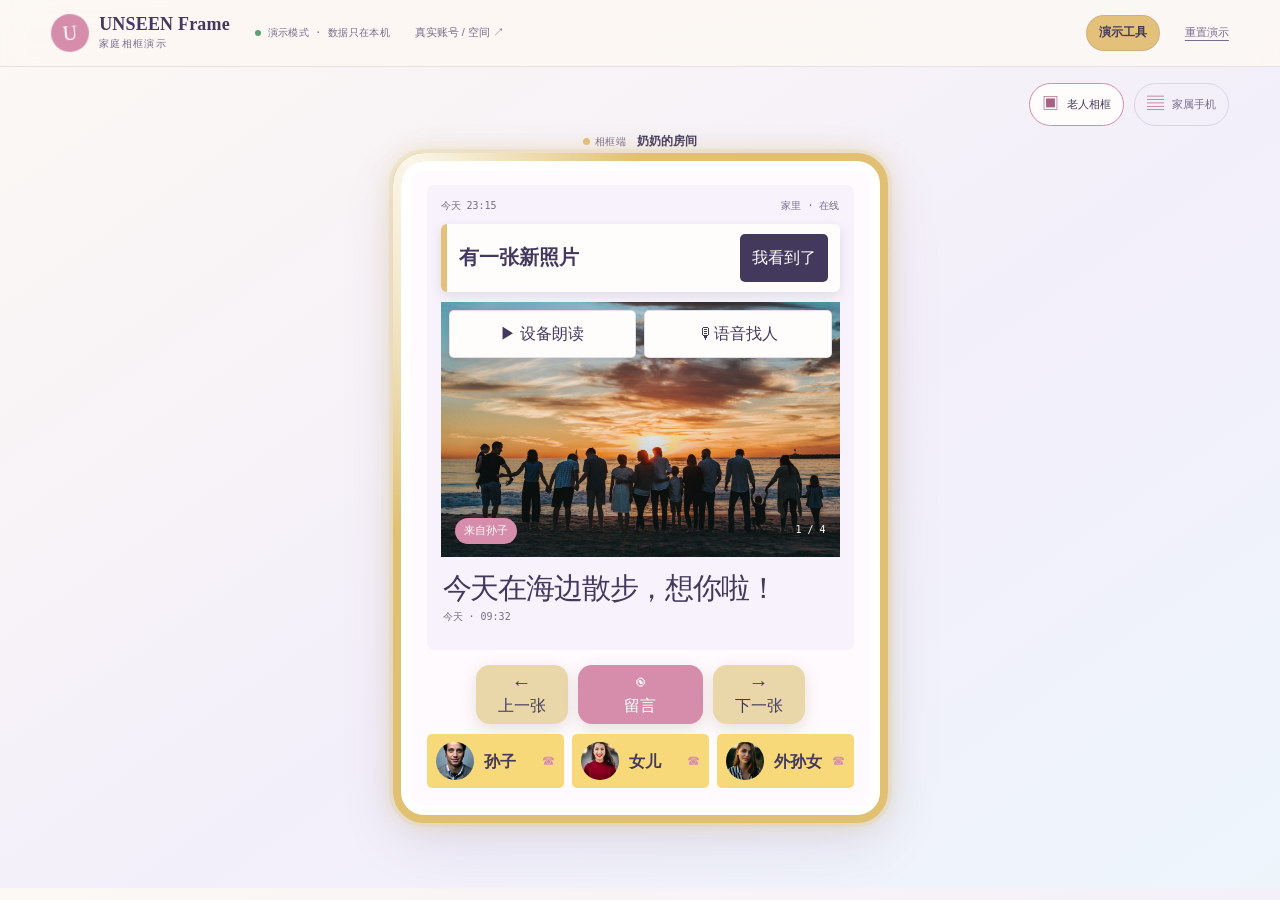
==== commit 902d7568: "feat: reshape family frame into no-login UNSEEN demo" ====
--- a/index.html
+++ b/index.html
@@ -3,29 +3,30 @@
 <head>
   <meta charset="utf-8">
   <meta name="viewport" content="width=device-width, initial-scale=1, viewport-fit=cover">
-  <meta name="theme-color" content="#15232d">
-  <meta name="description" content="亲亲 · 家人相框：让日常照片和声音住进家里的相框。">
-  <title>亲亲 · 家人相框</title>
+  <meta name="theme-color" content="#f4eff8">
+  <meta name="description" content="UNSEEN Frame：一个打开就能玩的家庭相框交互演示。">
+  <title>UNSEEN Frame · 家庭相框演示</title>
   <link rel="icon" type="image/svg+xml" href="assets/favicon.svg">
-  <link rel="stylesheet" href="styles.css?v=2">
+  <link rel="stylesheet" href="styles.css?v=3">
 </head>
 <body>
   <header class="topbar">
-    <a class="brand" href="#top" aria-label="亲亲家人相框首页">
-      <span class="brand-mark" aria-hidden="true">亲</span>
-      <span><strong>亲亲</strong><small>家人相框</small></span>
+    <a class="brand" href="#top" aria-label="UNSEEN Frame 首页">
+      <span class="brand-mark" aria-hidden="true">U</span>
+      <span><strong>UNSEEN Frame</strong><small>家庭相框演示</small></span>
     </a>
-    <div class="demo-note"><span class="status-dot"></span>本机演示 · 通话模拟</div>
-    <details class="demo-tools top-demo"><summary>试试提醒</summary><div class="demo-controls" aria-label="演示提醒"><button type="button" data-demo="photo">新照片</button><button type="button" data-demo="message">新留言</button><button type="button" data-demo="call">来电</button></div></details>
-    <button class="text-button" id="resetBtn" type="button">清除此演示数据</button>
+    <div class="demo-note"><span class="status-dot"></span>演示模式 · 数据只在本机</div>
+    <a class="account-link" href="https://unseen.maxxam.xyz/app-v2#family-frame" target="_blank" rel="noopener">真实账号 / 空间 ↗</a>
+    <details class="demo-tools top-demo"><summary>演示工具</summary><div class="demo-controls" aria-label="演示工具"><button type="button" data-demo="photo">新照片</button><button type="button" data-demo="message">新留言</button><button type="button" data-demo="call">来电</button><button type="button" data-mode="split">同屏查看两端</button><button type="button" data-demo="reset">重置演示</button></div></details>
+    <button class="text-button" id="resetBtn" type="button">重置演示</button>
   </header>
 
   <main id="top" class="shell">
-    <section class="intro-row" aria-labelledby="pageTitle"><h1 id="pageTitle">亲亲相框</h1></section>
+    <section class="intro-row" aria-labelledby="pageTitle"><h1 id="pageTitle">UNSEEN Frame</h1></section>
 
     <nav class="mode-tabs" aria-label="预览端切换">
-      <button class="mode-tab" type="button" data-mode="family"><span class="tab-icon">▤</span>家人的手机</button>
-      <button class="mode-tab" type="button" data-mode="split"><span class="tab-icon">◫</span>双端同屏</button>
+      <button class="mode-tab" type="button" data-mode="elder"><span class="tab-icon">▣</span>老人相框</button>
+      <button class="mode-tab" type="button" data-mode="family"><span class="tab-icon">▤</span>家属手机</button>
     </nav>
 
     <div class="workspace" id="workspace">
@@ -43,13 +44,13 @@
 
         <section class="side-card voice-card">
           <div class="voice-card-top"><div><p class="eyebrow">一句话就好</p><h2>对相框说</h2></div><span class="mic-pip">●</span></div>
-          <p>试试：“下一张”或“给孙子打电话”</p>
-          <p>语音找人已放在相框主面板。</p>
+          <p>试试：“下一张”或“给孙子打电话”。</p>
+          <p>语音找人和回复都在相框主面板。</p>
         </section>
       </aside>
 
       <section class="stage-column" aria-live="polite">
-        <div class="stage-meta"><span id="stageLabel">奶奶的相框</span><span class="live-pill"><i></i> 本机演示中</span></div>
+        <div class="stage-meta"><span id="stageLabel">老人相框 · 奶奶的房间</span><span class="live-pill"><i></i> UNSEEN Frame 演示</span></div>
         <div class="devices" id="devices">
           <article class="device-wrap elder-wrap" id="elderPreview">
             <div class="device-label"><span class="device-dot elder-dot"></span>相框端 <strong>奶奶的房间</strong></div>
@@ -60,7 +61,7 @@
                 <div class="reminder-banner" id="reminderBanner" role="status" aria-live="polite" hidden><strong id="reminderText"></strong><button id="reminderAction" type="button"></button></div>
                 <div class="photo-frame" id="photoFrame">
                   <img id="elderPhoto" src="assets/family-living.jpg" alt="家人坐在客厅里">
-                  <div class="elder-tools"><button class="elder-tool" id="listenBtn" type="button">▶ 听照片</button><button class="elder-tool" id="voiceBtn" type="button"><span>🎙</span><span id="voiceBtnText">语音找人</span></button></div>
+                  <div class="elder-tools"><button class="elder-tool" id="listenBtn" type="button">▶ 设备朗读</button><button class="elder-tool" id="voiceBtn" type="button"><span>🎙</span><span id="voiceBtnText">语音找人</span></button></div>
                   <div class="photo-overlay"><span class="photo-tag" id="photoTag">来自孙子</span><span class="photo-position" id="photoPosition">1 / 4</span></div>
                 </div>
                 <div class="photo-copy"><p class="photo-caption" id="photoCaption">今天在海边散步，想你啦！</p><p class="photo-time" id="photoTime">今天 · 09:32</p></div>
@@ -81,7 +82,7 @@
             <div class="phone-device">
               <div class="phone-notch"></div>
               <div class="phone-screen">
-                <div class="phone-head"><span class="back-arrow">‹</span><div><strong>亲亲</strong><small>发给奶奶的相框</small></div><span class="avatar-chip">孙</span></div>
+                  <div class="phone-head"><span class="back-arrow">‹</span><div><strong>UNSEEN Frame</strong><small>发给奶奶的相框</small></div><span class="avatar-chip">孙</span></div>
                 <div class="recipient-line"><span class="tiny-avatar">奶</span><span>正在发给 <strong>奶奶</strong></span><span class="check-mark">✓</span></div>
                 <form class="upload-box" id="uploadForm">
                   <input id="photoInput" type="file" accept="image/*" aria-label="选择要发送的照片">
@@ -112,7 +113,7 @@
     <section class="how-row" aria-label="工作方式">
       <div class="how-intro"><p class="eyebrow">每一天都能接上</p><h2>不需要学习，<br>只需要想起。</h2></div>
       <div class="how-step"><span class="step-icon">✦</span><strong>家人发来照片</strong><p>从手机选一张，写下今天的事，署上名字。</p></div>
-      <div class="how-step"><span class="step-icon">◒</span><strong>相框大字显示</strong><p>照片、描述和声音在奶奶面前安静出现。</p></div>
+      <div class="how-step"><span class="step-icon">◒</span><strong>相框大字显示</strong><p>照片、描述和声音在老人面前安静出现。</p></div>
       <div class="how-step"><span class="step-icon">⌁</span><strong>奶奶回一句话</strong><p>点一下开始录音，或者打字，家人马上收到。</p></div>
     </section>
   </main>
@@ -136,6 +137,6 @@
     <audio id="recordingPlayer" controls hidden></audio>
   </dialog>
 
-  <script src="app.js?v=2"></script>
+  <script src="app.js?v=3"></script>
 </body>
 </html>
--- a/styles.css
+++ b/styles.css
@@ -235,6 +235,64 @@
 }
 
 [hidden] { display: none !important; }
+
+/* UNSEEN Frame skin: familiar v2 lavender, cloud-blue and gilt, with the frame kept quiet. */
+:root {
+  --ink: #43395d;
+  --ink-soft: #776d8b;
+  --paper: #f6f2fa;
+  --paper-deep: #eeeaf6;
+  --sun: #e4c17b;
+  --sun-soft: #f8eed7;
+  --coral: #d58dab;
+  --coral-dark: #a96183;
+  --mint: #c7dfdf;
+  --white: #fffdfb;
+  --line: rgba(117, 100, 145, .2);
+  --shadow: 0 20px 60px rgba(87, 69, 112, .13);
+}
+body { background: linear-gradient(145deg, #fcf8f3, #f3effa 56%, #edf5fb); }
+.topbar { background: rgba(252, 248, 243, .88); border-bottom-color: rgba(117,100,145,.16); }
+.brand-mark { background: var(--coral); color: #fffdfb; transform: rotate(-5deg); }
+.brand strong { letter-spacing: .01em; }
+.brand small { color: var(--ink-soft); }
+.account-link { color: var(--ink-soft); font-size: 11px; text-decoration: none; white-space: nowrap; }
+.account-link:hover { color: var(--coral-dark); text-decoration: underline; text-underline-offset: 4px; }
+.demo-note { color: var(--ink-soft); }
+.demo-tools summary { background: var(--sun); border-color: rgba(117,100,145,.18); }
+.demo-controls button:hover, .demo-controls button:focus-visible { background: var(--sun-soft); }
+.mode-tabs { border-bottom-color: rgba(117,100,145,.18); }
+.mode-tab:hover, .mode-tab.is-active { border-color: var(--coral); color: var(--ink); }
+.tab-icon { color: var(--coral-dark); }
+.elder-device { background: #fffafd; border-color: #fff; box-shadow: 0 20px 60px rgba(87,69,112,.15), inset 0 0 0 1px rgba(255,255,255,.85); }
+.device-screen { background: #f7f2fb; }
+.photo-frame { background: #342d47; }
+.physical-key { background: #e9d7aa; border-radius: 14px; box-shadow: 0 5px 16px rgba(117,90,55,.16); color: var(--ink); }
+.physical-key:hover { background: #f2dfb8; }
+.talk-key { background: var(--coral); color: var(--white); }
+.talk-key:hover { background: #df9bb6; }
+.reminder-ring.is-photo { border-color: #e1c071; box-shadow: 0 0 0 4px rgba(225,192,113,.18), 0 0 24px rgba(225,192,113,.42); }
+.reminder-ring.is-message { border-color: #7b99de; box-shadow: 0 0 0 4px rgba(123,153,222,.17), 0 0 24px rgba(123,153,222,.42); }
+.reminder-ring.is-call { border-color: #78b98d; box-shadow: 0 0 0 4px rgba(120,185,141,.17), 0 0 24px rgba(120,185,141,.42); }
+.reminder-banner { background: #fffdfb; }
+.reminder-banner.is-message { border-left-color: #7b99de; }
+.reminder-banner.is-call { border-left-color: #78b98d; }
+.reminder-banner button { background: var(--ink); }
+.elder-tool { background: #fffdfb; border-color: rgba(117,100,145,.2); color: var(--ink); }
+.elder-tool:hover, .elder-tool.is-listening { background: var(--sun-soft); }
+.phone-device { background: #4b4165; border-color: #3c3453; }
+.phone-screen { background: #fffdfb; }
+.primary-button, .family-message-form button { background: var(--coral); }
+.primary-button:hover, .family-message-form button:hover { background: #c9799b; }
+.secondary-button { background: var(--paper-deep); }
+.modal { color: var(--ink); }
+@media (max-width: 760px) {
+  .demo-note { display: none; }
+  .account-link { font-size: 10px; }
+  .topbar { gap: 10px; padding-inline: 14px; }
+  .brand strong { font-size: 16px; }
+  .brand small { font-size: 9px; }
+}
 .elder-tools { position: absolute; top: 8px; right: 8px; left: 8px; z-index: 3; display: flex; gap: 8px; margin: 0; }
 .elder-tool { background: var(--white); border: 1px solid var(--line); border-radius: 5px; color: var(--ink); font-size: 17px; min-height: 48px; padding: 8px 12px; }
 .elder-tool:hover, .elder-tool.is-listening { background: var(--sun-soft); }
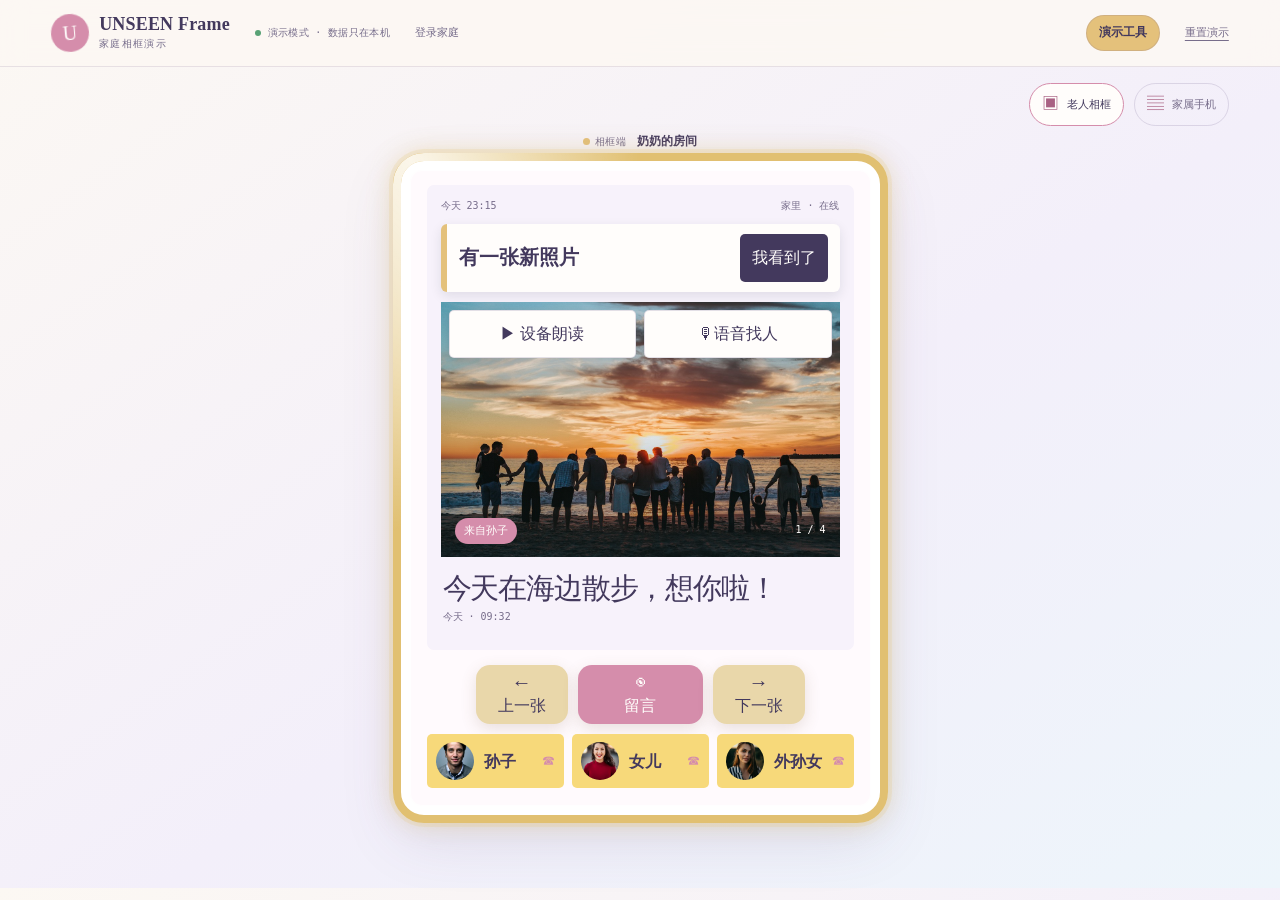
==== commit 20fd68d4: "feat: add isolated Frame family account prototype" ====
--- a/index.html
+++ b/index.html
@@ -16,7 +16,7 @@
       <span><strong>UNSEEN Frame</strong><small>家庭相框演示</small></span>
     </a>
     <div class="demo-note"><span class="status-dot"></span>演示模式 · 数据只在本机</div>
-    <a class="account-link" href="https://unseen.maxxam.xyz/app-v2#family-frame" target="_blank" rel="noopener">真实账号 / 空间 ↗</a>
+    <a class="account-link" href="family.html">登录家庭</a>
     <details class="demo-tools top-demo"><summary>演示工具</summary><div class="demo-controls" aria-label="演示工具"><button type="button" data-demo="photo">新照片</button><button type="button" data-demo="message">新留言</button><button type="button" data-demo="call">来电</button><button type="button" data-mode="split">同屏查看两端</button><button type="button" data-demo="reset">重置演示</button></div></details>
     <button class="text-button" id="resetBtn" type="button">重置演示</button>
   </header>
